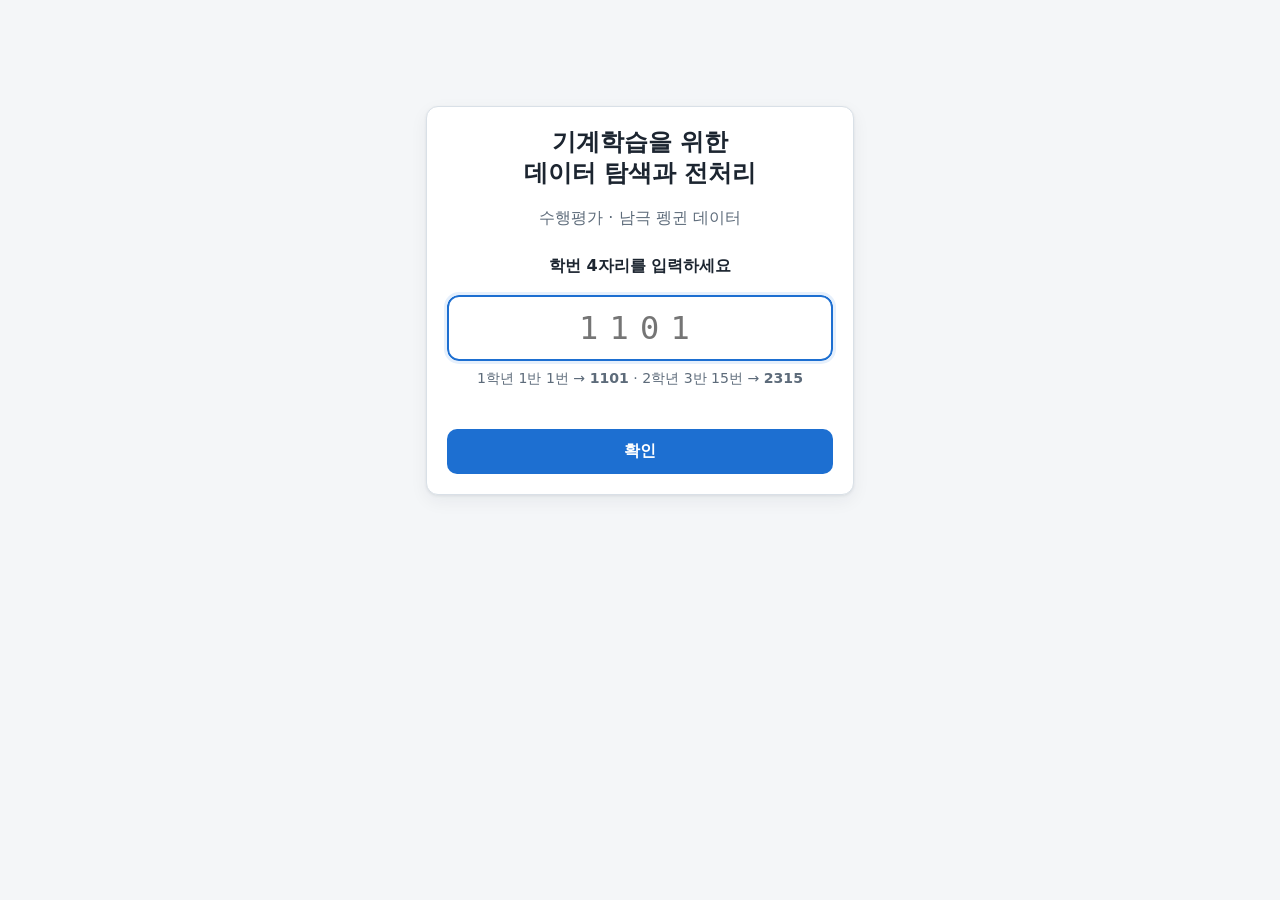
==== index.html @ d25fc8ea "Add files via upload" ====
<!doctype html>
<html lang="ko">
<head>
<meta charset="utf-8">
<meta name="viewport" content="width=device-width, initial-scale=1">
<title>수행평가 · 데이터 탐색과 전처리</title>
<link rel="stylesheet" href="style.css">
</head>
<body>

<!-- 1. 학번 입력 -->
<div id="s-login" class="wrap login">
  <div class="card">
    <h1>기계학습을 위한<br>데이터 탐색과 전처리</h1>
    <p class="muted">수행평가 · 남극 펭귄 데이터</p>
    <p style="margin-top:22px;font-weight:700">학번 4자리를 입력하세요</p>
    <input id="idin" class="idinput" inputmode="numeric" maxlength="4" autocomplete="off" placeholder="1101">
    <p class="muted" style="font-size:.88rem;margin:6px 0 0">1학년 1반 1번 → <b>1101</b> · 2학년 3반 15번 → <b>2315</b></p>
    <div id="login-err" class="err"></div>
    <button id="login-btn" class="btn" style="width:100%">확인</button>
  </div>
</div>

<!-- 2. 유의사항 -->
<div id="s-notice" class="wrap hidden">
  <div class="card">
    <h1 id="notice-title">시작하기 전에 꼭 읽으세요</h1>
    <div class="alert">
      <b class="big">⚠ 평가 화면을 벗어나면 감점됩니다.</b>
      <ul style="margin:10px 0 0;padding-left:20px">
        <li>다른 탭·다른 창·다른 프로그램(저장된 파일, 메모장 등)으로 이동하면 <b>이탈 1회</b>로 기록됩니다.</li>
        <li>이탈 <b>1회마다 <span class="pen">5</span>점 감점</b>되며, 벗어난 <b>횟수와 시간</b>이 모두 저장됩니다.</li>
        <li>선생님 화면에 우리 반의 이탈 횟수와 시간이 <b>실시간으로 표시</b>됩니다.</li>
      </ul>
    </div>
    <h3 style="margin-top:20px">평가 방법</h3>
    <ul class="rules">
      <li>문제는 <b>12문항</b>이며 <b>한 페이지에 한 문항</b>씩 나옵니다.</li>
      <li>노란 <b>네모칸</b>에 코드를 직접 입력합니다. 띄어쓰기와 작은따옴표/큰따옴표 차이는 무시하고 채점합니다.</li>
      <li><b>제출한 문항은 수정할 수 없고</b> 이전 문항으로 돌아갈 수 없습니다.</li>
      <li>점수는 평가 영역별 맞힌 개수로 계산하고, 마지막에 이탈 감점을 뺍니다. 마지막 문항을 제출하면 <b>최종 점수</b>가 바로 보입니다.</li>
      <li>결과 화면에서 <b>PDF로 저장</b>할 수 있습니다. 평가 도중에 창을 닫아도 같은 학번으로 들어오면 이어서 풀 수 있습니다. (창을 닫았다 다시 열어도 이탈로 기록될 수 있습니다)</li>
    </ul>
    <label class="check"><input type="checkbox" id="agree"> 이탈 시 감점되고, 횟수와 시간이 기록된다는 내용을 확인했습니다.</label>
    <div class="actions"><button id="start-btn" class="btn" disabled>평가 시작</button></div>
  </div>
</div>

<!-- 3. 문항 -->
<div id="s-quiz" class="hidden">
  <div class="topbar">
    <div class="warnstrip">⚠ 이 화면을 벗어나면 이탈 1회당 <span class="pen">5</span>점 감점 · 횟수와 시간이 기록됩니다</div>
    <div class="row">
      <span class="id" id="q-id"></span>
      <span class="muted" id="q-pos"></span>
      <span class="leavebox" id="q-leave">이탈 0회 · 감점 0점</span>
    </div>
    <div class="progress" id="q-prog"></div>
  </div>
  <div class="wrap">
    <div class="card">
      <div class="qhead">
        <span class="qnum" id="q-num"></span>
        <span class="chip" id="q-area"></span>
        <span class="chip lv" id="q-lv"></span>
      </div>
      <div class="qbody" id="q-body"></div>
      <div class="actions">
        <span class="muted" style="margin-right:auto;font-size:.88rem">제출하면 수정할 수 없습니다</span>
        <button class="btn" id="q-submit">제출하고 다음 ▶</button>
      </div>
    </div>
  </div>
</div>

<!-- 4. 결과 -->
<div id="s-result" class="wrap hidden"></div>

<div class="report" id="report"></div>
<div id="modal-root"></div>

<script src="config.js"></script>
<script src="common.js"></script>
<script src="figures.js"></script>
<script src="questions.js"></script>
<script>
(function () {
  var $ = function (id) { return document.getElementById(id); };
  var S = { id: '', cur: 1, progress: 0, leaveCount: 0, leaveSec: 0, pen: 5, result: null };
  var quizOn = false, away = null, activeMs = 0, tickAt = null, submitting = false;

  function show(name) {
    ['s-login', 's-notice', 's-quiz', 's-result'].forEach(function (s) { $(s).classList.toggle('hidden', s !== name); });
    window.scrollTo(0, 0);
  }
  function setPen(p) { S.pen = p; [].forEach.call(document.querySelectorAll('.pen'), function (e) { e.textContent = p; }); }

  /* ---------- 모달 ---------- */
  function modal(html, buttons, cls) {
    var root = $('modal-root');
    root.innerHTML = '<div class="modal-bg"><div class="modal ' + (cls || '') + '" role="dialog" aria-modal="true">' + html + '<div class="row"></div></div></div>';
    var row = root.querySelector('.row');
    buttons.forEach(function (b) {
      var el = document.createElement('button');
      el.className = 'btn ' + (b.cls || '');
      el.textContent = b.text;
      el.onclick = function () { root.innerHTML = ''; if (b.fn) b.fn(); };
      row.appendChild(el);
    });
  }

  /* ---------- 로그인 ---------- */
  var ID_RE = /^[1-3][1-9](0[1-9]|[1-3][0-9]|40)$/;
  $('idin').addEventListener('input', function () { this.value = this.value.replace(/\D/g, '').slice(0, 4); $('login-err').textContent = ''; });
  $('idin').addEventListener('keydown', function (e) { if (e.key === 'Enter') doLogin(); });
  $('login-btn').onclick = doLogin;

  function doLogin() {
    var id = $('idin').value.trim();
    if (!ID_RE.test(id)) { $('login-err').textContent = '학번 4자리를 정확히 입력하세요. (예: 1101)'; return; }
    $('login-btn').disabled = true;
    api('login', { id: id }).then(function (r) {
      S.id = id; setPen(r.penaltyPerLeave || 5);
      if (r.state === 'done') { S.result = r.result; showResult(r.result); return; }
      S.progress = r.progress; S.leaveCount = r.leaveCount; S.leaveSec = r.leaveSec; S.cur = r.progress + 1;
      $('notice-title').textContent = r.progress > 0 ? id + ' · ' + r.progress + '문항까지 제출했습니다. 이어서 진행합니다' : '시작하기 전에 꼭 읽으세요';
      show('s-notice');
    }).catch(function (e) { $('login-err').textContent = e.message; })
      .then(function () { $('login-btn').disabled = false; });
  }

  $('agree').onchange = function () { $('start-btn').disabled = !this.checked; };
  $('start-btn').onclick = function () { startQuiz(); };

  /* ---------- 문항 표시 ---------- */
  function updateLeaveBox() {
    var el = $('q-leave');
    el.textContent = '이탈 ' + S.leaveCount + '회 · 감점 ' + (S.leaveCount ? '-' : '') + (S.leaveCount * S.pen) + '점';
    el.classList.toggle('hit', S.leaveCount > 0);
  }

  function autosize(t) { t.style.height = 'auto'; t.style.height = (t.scrollHeight + 2) + 'px'; }

  function renderQuestion() {
    var q = QUESTIONS[S.cur - 1];
    $('q-id').textContent = S.id;
    $('q-pos').textContent = '문항 ' + S.cur + ' / ' + QUESTIONS.length;
    $('q-num').textContent = q.n + '번';
    $('q-area').textContent = AREA_NAMES[q.area];
    $('q-lv').textContent = '난이도 ' + '★★★★'.slice(0, q.lvl);
    var prog = '';
    for (var i = 1; i <= QUESTIONS.length; i++) prog += '<i class="' + (i < S.cur ? 'done' : i === S.cur ? 'now' : '') + '"></i>';
    $('q-prog').innerHTML = prog;
    updateLeaveBox();

    var body = $('q-body');
    body.innerHTML = '';
    q.blocks.forEach(function (b) {
      var el;
      if (b.p) { el = document.createElement('p'); el.innerHTML = b.p; body.appendChild(el); }
      else if (b.fig) { el = document.createElement('div'); el.className = 'fig'; el.innerHTML = FIGURES[b.fig](); body.appendChild(el); }
      else if (b.out) { el = document.createElement('div'); el.className = 'outtext'; el.textContent = b.out; body.appendChild(el); }
      else if (b.tb) {
        el = document.createElement('textarea'); el.className = 'textbox'; el.dataset.k = b.tb; el.placeholder = b.label || '';
        el.setAttribute('autocomplete', 'off'); el.spellcheck = false; body.appendChild(el);
      } else if (b.code) {
        var blk = document.createElement('div'); blk.className = 'codeblock';
        b.code.forEach(function (line) {
          var ln = document.createElement('div'); ln.className = 'codeline';
          line.forEach(function (seg) {
            if (typeof seg === 'string') { var s = document.createElement('span'); s.className = 't'; s.textContent = seg; ln.appendChild(s); }
            else if (seg.b) {
              var w = document.createElement('div'); w.className = 'boxwrap';
              var t = document.createElement('textarea');
              t.className = 'box'; t.rows = seg.rows || 1; t.dataset.k = seg.b;
              t.setAttribute('autocomplete', 'off'); t.setAttribute('autocapitalize', 'off'); t.setAttribute('autocorrect', 'off'); t.spellcheck = false;
              t.setAttribute('aria-label', '정답 입력칸');
              t.addEventListener('keydown', function (e) { if (e.key === 'Enter') e.preventDefault(); });
              t.addEventListener('input', function () { autosize(t); });
              w.appendChild(t); ln.appendChild(w);
            }
          });
          blk.appendChild(ln);
        });
        body.appendChild(blk);
      }
    });
    [].forEach.call(body.querySelectorAll('.box'), autosize);
    var first = body.querySelector('.box, .textbox');
    if (first) first.focus({ preventScroll: true });
    window.scrollTo(0, 0);
    activeMs = 0; tickAt = null; checkAway();
    var sb = $('q-submit');
    sb.disabled = false;
    sb.textContent = S.cur === QUESTIONS.length ? '마지막 문항 제출 ✔' : '제출하고 다음 ▶';
  }

  function collect() {
    return [].map.call($('q-body').querySelectorAll('[data-k]'), function (e) { return e.value; });
  }

  $('q-submit').onclick = function () {
    if (submitting || away) return;
    var vals = collect();
    var empty = vals.some(function (v) { return !v.trim(); });
    modal('<h2 style="color:var(--ink)">' + S.cur + '번을 제출할까요?</h2><p>제출하면 <b>수정할 수 없고</b> 이전 문항으로 돌아갈 수 없습니다.' +
      (empty ? '<br><b style="color:var(--bad)">비어 있는 칸이 있습니다.</b>' : '') + '</p>',
      [{ text: '다시 확인', cls: 'ghost' }, { text: '제출', fn: function () { submitCurrent(vals); } }]);
  };

  function submitCurrent(vals) {
    submitting = true; $('q-submit').disabled = true;
    tickStop();
    var qn = S.cur;
    var payload = { id: S.id, q: qn, answer: vals.join('‖'), sec: Math.round(activeMs / 1000) };
    var tries = 0;
    (function go() {
      api('save', payload).then(function () {
        S.progress = qn;
        if (qn === QUESTIONS.length) {
          return api('finish', { id: S.id }).then(function (r) { quizOn = false; S.result = r.result; showResult(r.result); });
        }
        S.cur = qn + 1; renderQuestion();
      }).catch(function (e) {
        tries++;
        if (tries < 4) { setTimeout(go, 1500); return; }
        modal('<h2>제출하지 못했습니다</h2><p>' + esc(e.message) + '<br>인터넷 연결을 확인하고 다시 시도하세요.</p>', [{ text: '다시 시도', fn: function () { submitCurrent(vals); } }], 'bad');
      }).then(function () { submitting = false; if (quizOn) $('q-submit').disabled = false; });
    })();
  }

  /* ---------- 이탈 감지 ---------- */
  function tickStart() { if (tickAt == null) tickAt = Date.now(); }
  function tickStop() { if (tickAt != null) { activeMs += Date.now() - tickAt; tickAt = null; } }
  function isAway() { return document.visibilityState !== 'visible' || !document.hasFocus(); }

  function checkAway() {
    if (!quizOn) return;
    if (isAway()) {
      if (!away) {
        away = { start: Date.now() };
        tickStop();
        S.leaveCount += 1; updateLeaveBox();
        api('away', { id: S.id, start: away.start }, { keepalive: true }).catch(function () {});
      }
    } else if (away) {
      var rec = away; away = null;
      var end = Date.now();
      sendLeave(rec, end);
      tickStart();
    } else {
      tickStart();
    }
  }

  function sendLeave(rec, end, attempt) {
    attempt = attempt || 0;
    var secs = Math.max(1, Math.round((end - rec.start) / 1000));
    if (!attempt) showLeaveModal(secs);
    api('leave', { id: S.id, start: rec.start, end: end, q: S.cur }).then(function (r) {
      S.leaveCount = r.leaveCount; S.leaveSec = r.leaveSec; updateLeaveBox();
    }).catch(function () { if (attempt < 5) setTimeout(function () { sendLeave(rec, end, attempt + 1); }, 2000); });
  }

  function showLeaveModal(secs) {
    modal('<h2>⚠ 평가 화면을 벗어났습니다</h2><p>이탈 시간 <b>' + fmtSec(secs) + '</b><br>지금까지 <b>' + S.leaveCount + '회</b> · 감점 <b>-' + (S.leaveCount * S.pen) + '점</b></p>' +
      '<p class="muted" style="font-size:.9rem">벗어난 횟수와 시간은 기록되어 선생님께 보입니다.</p>',
      [{ text: '확인하고 계속 풀기' }], 'bad');
  }

  function startQuiz() {
    quizOn = true;
    show('s-quiz');
    renderQuestion();
    ['visibilitychange', 'blur', 'focus', 'pageshow'].forEach(function (ev) { (ev === 'visibilitychange' ? document : window).addEventListener(ev, checkAway); });
    setInterval(checkAway, 700);
    setInterval(function () { if (quizOn && !away) api('ping', { id: S.id }).catch(function () {}); }, 20000);
    window.addEventListener('beforeunload', function (e) { if (quizOn) { e.preventDefault(); e.returnValue = ''; } });
    // 붙여넣기 방지는 하지 않음(교사 재량). 우클릭 메뉴만 막아 실수 방지
  }

  /* ---------- 결과 ---------- */
  function showResult(r) {
    quizOn = false;
    var pen = r.penaltyPerLeave || S.pen;
    var h = '<div class="card">' +
      '<div class="muted">' + idLabel(r.id) + ' · 제출 ' + esc(r.end) + '</div>' +
      '<div class="score"><div class="num">' + r.final + '<small> / 100점</small></div>' +
      '<div class="muted" style="margin-top:8px">영역별 점수 합계 ' + r.raw + '점' + (r.penalty ? ' − 이탈 감점 ' + r.penalty + '점' : '') + '</div></div>' +
      '<table class="areas"><tr><th>평가 영역</th><th>문항별 결과</th><th class="r">맞힌 개수</th><th class="r">점수</th></tr>';
    r.areas.forEach(function (a) {
      var marks = a.qs.map(function (q) {
        var p = r.perQ[q - 1];
        return q + '번 <span class="mark ' + (p.ok ? 'o' : 'x') + '">' + (p.ok ? '○' : '×') + '</span>';
      }).join(' &nbsp; ');
      h += '<tr><td>' + esc(a.name) + '</td><td>' + marks + '</td><td class="r">' + a.correct + ' / ' + a.total + '</td><td class="r"><b>' + a.score + '</b> / ' + a.max + '</td></tr>';
    });
    h += '</table><div class="kv">' +
      '<div><b>' + r.leaveCount + '회</b><span>페이지 이탈 (회당 -' + pen + '점)</span></div>' +
      '<div><b>' + fmtSec(r.leaveSec) + '</b><span>이탈한 시간</span></div>' +
      '<div><b>' + fmtSec(r.activeSec) + '</b><span>문항 풀이 시간</span></div></div>' +
      '<h3>내가 제출한 답안</h3>';
    r.perQ.forEach(function (p) { h += '<div class="ansrow"><b>' + p.q + '번</b> <span class="mark ' + (p.ok ? 'o' : 'x') + '">' + (p.ok ? '○' : '×') + '</span> <span class="muted">' + fmtSec(p.sec) + '</span><code>' + esc(fmtAns(p.answer)) + '</code></div>'; });
    h += '<div class="actions"><button class="btn" id="pdf-btn">PDF로 저장</button></div>' +
      '<p class="muted" style="font-size:.85rem;text-align:right">인쇄 창에서 <b>대상(프린터)을 “PDF로 저장”</b>으로 선택하세요.</p></div>';
    $('s-result').innerHTML = h;
    $('pdf-btn').onclick = function () { printReport(r); };
    show('s-result');
  }

  function fmtAns(a) { return String(a).split('‖').map(function (x, i, arr) { return arr.length > 1 ? (i === 0 ? '(가) ' : '(나) ') + x : x; }).join('\n'); }

  function printReport(r) {
    var h = '<h1>기계학습을 위한 데이터 탐색과 전처리 수행평가 – 결과</h1>' +
      '<p>학번 <b>' + esc(r.id) + '</b> &nbsp;·&nbsp; 시작 ' + esc(r.start) + ' &nbsp;·&nbsp; 제출 ' + esc(r.end) + '</p>' +
      '<p class="rscore">최종 점수 ' + r.final + ' / 100점</p>' +
      '<p>영역별 점수 합계 ' + r.raw + '점 − 이탈 감점 ' + r.penalty + '점 (이탈 ' + r.leaveCount + '회, 총 ' + fmtSec(r.leaveSec) + ', 회당 -' + (r.penaltyPerLeave || 5) + '점)</p>' +
      '<table class="pb"><tr><th>평가 영역</th><th>맞힌 개수</th><th>점수</th></tr>' +
      r.areas.map(function (a) { return '<tr><td>' + esc(a.name) + '</td><td>' + a.correct + ' / ' + a.total + '</td><td>' + a.score + ' / ' + a.max + '</td></tr>'; }).join('') + '</table>' +
      '<table><tr><th style="width:8%">문항</th><th style="width:8%">정오</th><th style="width:12%">풀이 시간</th><th>제출한 답안</th></tr>' +
      r.perQ.map(function (p) { return '<tr class="pb"><td>' + p.q + '번</td><td>' + (p.ok ? '○' : '×') + '</td><td>' + fmtSec(p.sec) + '</td><td><code>' + esc(fmtAns(p.answer)) + '</code></td></tr>'; }).join('') + '</table>';
    $('report').innerHTML = h;
    var old = document.title;
    document.title = '수행평가_' + r.id;
    window.print();
    setTimeout(function () { document.title = old; }, 500);
  }

  $('idin').focus();
})();
</script>
</body>
</html>
---- style.css ----
:root {
  --bg: #f4f6f8; --card: #ffffff; --ink: #1c2530; --muted: #5d6b7a; --line: #d9e0e7;
  --brand: #1d6fd1; --brand-ink: #ffffff; --brand-soft: #e6f0fc;
  --ok: #1b8a4b; --ok-soft: #e3f5ea; --bad: #c8312b; --bad-soft: #fdeceb; --warn: #b45f06; --warn-soft: #fff4e0;
  --code-bg: #14202e; --code-ink: #e8eef5; --code-dim: #8da2b8; --box: #ffe8a3;
  --radius: 12px; --shadow: 0 1px 3px rgba(20, 32, 46, .08), 0 6px 18px rgba(20, 32, 46, .06);
  --font: 'Pretendard', 'Noto Sans KR', 'Malgun Gothic', system-ui, sans-serif;
  --mono: 'D2Coding', 'Consolas', 'Menlo', 'Noto Sans Mono', monospace;
}
@media (prefers-color-scheme: dark) {
  :root:not([data-theme="light"]) {
    --bg: #0f151c; --card: #18212b; --ink: #e6edf4; --muted: #9bacbd; --line: #2b3745;
    --brand: #4a9bff; --brand-ink: #06192f; --brand-soft: #16304f;
    --ok: #4cc17f; --ok-soft: #12311f; --bad: #ff7b73; --bad-soft: #3a1917; --warn: #f0a94a; --warn-soft: #382710;
    --code-bg: #0b1118; --box: #5a4a12; --shadow: 0 1px 3px rgba(0, 0, 0, .4);
  }
}
* { box-sizing: border-box; }
html, body { margin: 0; padding: 0; }
body { background: var(--bg); color: var(--ink); font-family: var(--font); line-height: 1.6; font-size: 16px; }
h1, h2, h3 { line-height: 1.3; margin: 0 0 .5em; }
button { font-family: inherit; font-size: 1rem; cursor: pointer; }
.wrap { max-width: 880px; margin: 0 auto; padding: 16px; }
.card { background: var(--card); border: 1px solid var(--line); border-radius: var(--radius); box-shadow: var(--shadow); padding: 20px; }
.muted { color: var(--muted); }
.hidden { display: none !important; }

.btn { border: 0; border-radius: 10px; padding: 12px 22px; font-weight: 700; background: var(--brand); color: var(--brand-ink); }
.btn:disabled { opacity: .45; cursor: not-allowed; }
.btn.ghost { background: transparent; color: var(--brand); border: 1.5px solid var(--brand); }
.btn.danger { background: var(--bad); color: #fff; }
.btn.small { padding: 6px 12px; font-size: .88rem; border-radius: 8px; }

/* ---------- 경고 배너 ---------- */
.alert { background: var(--bad-soft); border: 2px solid var(--bad); color: var(--ink); border-radius: var(--radius); padding: 14px 18px; }
.alert b.big { color: var(--bad); font-size: 1.25em; }
.topbar { position: sticky; top: 0; z-index: 20; background: var(--card); border-bottom: 1px solid var(--line); }
.topbar .row { max-width: 880px; margin: 0 auto; padding: 10px 16px; display: flex; gap: 12px; align-items: center; flex-wrap: wrap; }
.topbar .id { font-weight: 800; }
.leavebox { margin-left: auto; padding: 6px 12px; border-radius: 999px; font-weight: 700; font-size: .92rem; background: var(--ok-soft); color: var(--ok); }
.leavebox.hit { background: var(--bad-soft); color: var(--bad); }
.warnstrip { background: var(--bad); color: #fff; text-align: center; padding: 6px 12px; font-weight: 700; font-size: .9rem; }
.progress { display: flex; gap: 4px; max-width: 880px; margin: 0 auto; padding: 0 16px 10px; }
.progress i { flex: 1; height: 6px; border-radius: 3px; background: var(--line); }
.progress i.done { background: var(--brand); }
.progress i.now { background: var(--warn); }

/* ---------- 로그인/안내 ---------- */
.login { max-width: 460px; margin: 10vh auto 0; text-align: center; }
.login h1 { font-size: 1.5rem; }
.idinput { width: 100%; font-size: 2rem; text-align: center; letter-spacing: .35em; padding: 12px; border: 2px solid var(--line); border-radius: 12px; background: var(--card); color: var(--ink); font-family: var(--mono); }
.idinput:focus { outline: 3px solid var(--brand-soft); border-color: var(--brand); }
.err { color: var(--bad); min-height: 1.5em; font-weight: 600; margin: 8px 0; }
.rules li { margin: 6px 0; }
.check { display: flex; gap: 10px; align-items: flex-start; font-weight: 700; margin: 14px 0; cursor: pointer; }
.check input { width: 22px; height: 22px; margin-top: 2px; }

/* ---------- 문항 ---------- */
.qhead { display: flex; align-items: baseline; gap: 10px; flex-wrap: wrap; margin-bottom: 10px; }
.qnum { font-size: 1.6rem; font-weight: 800; }
.chip { font-size: .8rem; padding: 2px 10px; border-radius: 999px; background: var(--brand-soft); color: var(--brand); font-weight: 700; }
.chip.lv { background: var(--warn-soft); color: var(--warn); }
.qbody p { margin: .6em 0; }
.codeblock { background: var(--code-bg); color: var(--code-ink); border-radius: 10px; padding: 14px 16px; font-family: var(--mono); font-size: .98rem; margin: 12px 0; overflow-x: auto; }
.codeline { display: flex; align-items: flex-start; gap: 0; flex-wrap: wrap; padding: 3px 0; min-height: 2.2em; white-space: pre; }
.codeline .t { padding-top: 6px; }
.codeline .c { color: var(--code-dim); }
.boxwrap { flex: 1 1 18ch; min-width: 12ch; }
.box { width: 100%; font-family: var(--mono); font-size: .98rem; background: var(--box); color: var(--ink); border: 2px dashed #d9a400; border-radius: 6px; padding: 5px 8px; resize: none; display: block; line-height: 1.5; overflow: hidden; }
.box:focus { outline: 3px solid rgba(255, 205, 60, .5); border-style: solid; }
.textbox { width: 100%; min-height: 84px; font-family: var(--font); font-size: 1rem; background: var(--box); color: var(--ink); border: 2px dashed #d9a400; border-radius: 8px; padding: 10px; resize: vertical; }
.qnote { font-size: .9rem; color: var(--muted); }
.fig { margin: 14px 0; border: 1px solid var(--line); border-radius: 10px; padding: 10px; background: #fff; color: #222; overflow-x: auto; }
.fig svg { max-width: 100%; height: auto; display: block; margin: 0 auto; }
.fig .cap { font-size: .8rem; color: #667; text-align: center; margin-top: 4px; }
.datatable { border-collapse: collapse; font-family: var(--mono); font-size: .82rem; margin: 0 auto; }
.datatable th, .datatable td { border: 0; padding: 3px 10px; text-align: right; white-space: nowrap; }
.datatable th { font-weight: 600; color: #345; border-bottom: 1px solid #cfd8e0; }
.datatable td:first-child, .datatable th:first-child { text-align: left; font-weight: 700; }
.datatable tr.nan td { background: #fdecea; }
.outtext { font-family: var(--mono); font-size: .9rem; background: #f3f5f7; color: #223; padding: 10px 14px; border-radius: 8px; white-space: pre; overflow-x: auto; }
.actions { display: flex; justify-content: flex-end; gap: 10px; margin-top: 18px; align-items: center; }

/* ---------- 모달 ---------- */
.modal-bg { position: fixed; inset: 0; background: rgba(8, 14, 22, .72); z-index: 100; display: flex; align-items: center; justify-content: center; padding: 16px; }
.modal { background: var(--card); border-radius: 16px; max-width: 460px; width: 100%; padding: 26px; box-shadow: 0 20px 60px rgba(0, 0, 0, .5); text-align: center; }
.modal.bad { border: 3px solid var(--bad); }
.modal h2 { color: var(--bad); }
.modal .row { display: flex; gap: 10px; justify-content: center; margin-top: 16px; flex-wrap: wrap; }

/* ---------- 결과 ---------- */
.score { text-align: center; padding: 18px 0 8px; }
.score .num { font-size: 4rem; font-weight: 900; color: var(--brand); line-height: 1; }
.score .num small { font-size: 1.3rem; color: var(--muted); font-weight: 700; }
.areas { width: 100%; border-collapse: collapse; margin: 12px 0; }
.areas th, .areas td { border-bottom: 1px solid var(--line); padding: 8px 10px; text-align: left; }
.areas th { color: var(--muted); font-size: .85rem; }
.areas td.r { text-align: right; font-variant-numeric: tabular-nums; }
.mark { display: inline-block; min-width: 26px; text-align: center; font-weight: 800; border-radius: 6px; padding: 0 6px; }
.mark.o { background: var(--ok-soft); color: var(--ok); }
.mark.x { background: var(--bad-soft); color: var(--bad); }
.kv { display: grid; grid-template-columns: repeat(auto-fit, minmax(150px, 1fr)); gap: 10px; margin: 14px 0; }
.kv > div { background: var(--bg); border-radius: 10px; padding: 10px 12px; }
.kv b { display: block; font-size: 1.15rem; }
.kv span { font-size: .8rem; color: var(--muted); }
.ansrow { border-top: 1px solid var(--line); padding: 8px 0; }
.ansrow code { display: block; font-family: var(--mono); background: var(--bg); border-radius: 6px; padding: 6px 8px; margin-top: 4px; white-space: pre-wrap; word-break: break-all; font-size: .88rem; }

/* ---------- 교사용 ---------- */
.tabs { display: flex; gap: 6px; flex-wrap: wrap; margin: 14px 0; }
.tab { border: 1.5px solid var(--line); background: var(--card); color: var(--ink); border-radius: 999px; padding: 8px 18px; font-weight: 700; }
.tab.on { background: var(--brand); color: var(--brand-ink); border-color: var(--brand); }
.toolbar { display: flex; gap: 10px; align-items: center; flex-wrap: wrap; margin: 10px 0; }
select, .tinput { font-family: inherit; font-size: .95rem; padding: 8px 10px; border-radius: 8px; border: 1.5px solid var(--line); background: var(--card); color: var(--ink); }
.tbl { width: 100%; border-collapse: collapse; background: var(--card); font-size: .92rem; }
.tbl th, .tbl td { padding: 8px 10px; border-bottom: 1px solid var(--line); text-align: right; white-space: nowrap; font-variant-numeric: tabular-nums; }
.tbl th { background: var(--bg); position: sticky; top: 0; color: var(--muted); font-size: .8rem; cursor: pointer; }
.tbl td:first-child, .tbl th:first-child { text-align: left; font-weight: 700; }
.tbl tr:hover td { background: var(--brand-soft); }
.tbl tr.clickable { cursor: pointer; }
.pill { padding: 2px 10px; border-radius: 999px; font-size: .78rem; font-weight: 700; }
.pill.done { background: var(--ok-soft); color: var(--ok); }
.pill.run { background: var(--warn-soft); color: var(--warn); }
.pill.hot { background: var(--bad-soft); color: var(--bad); }
.scroll { overflow-x: auto; border: 1px solid var(--line); border-radius: var(--radius); }
.bar { height: 12px; border-radius: 6px; background: var(--line); overflow: hidden; min-width: 120px; }
.bar > i { display: block; height: 100%; background: var(--brand); }
.bar.bad > i { background: var(--bad); } .bar.mid > i { background: var(--warn); } .bar.good > i { background: var(--ok); }
.qcard { display: grid; grid-template-columns: 160px 1fr 80px 80px; gap: 12px; align-items: center; padding: 10px 14px; border-bottom: 1px solid var(--line); }
.qcard:last-child { border-bottom: 0; }
.insight { background: var(--warn-soft); border: 1px solid var(--warn); border-radius: var(--radius); padding: 14px 18px; margin: 12px 0; }
.drawer-bg { position: fixed; inset: 0; background: rgba(8, 14, 22, .55); z-index: 60; display: flex; justify-content: flex-end; }
.drawer { background: var(--card); width: min(640px, 100%); height: 100%; overflow-y: auto; padding: 22px; box-shadow: -10px 0 40px rgba(0, 0, 0, .35); }

/* ---------- 이탈 모니터 ---------- */
body.monitor { background: #0b1118; color: #e8eef5; }
.mon-top { display: flex; align-items: center; gap: 14px; padding: 12px 22px; }
.mon-top h1 { margin: 0; font-size: 1.5rem; }
.mon-top select { background: #18212b; color: #e8eef5; border-color: #2b3745; }
.mon-grid { display: grid; grid-template-columns: repeat(auto-fill, minmax(190px, 1fr)); gap: 14px; padding: 8px 22px 26px; }
.mon-card { background: #18212b; border: 2px solid #2b3745; border-radius: 16px; padding: 16px 18px; text-align: center; }
.mon-card .sid { font-size: 1.4rem; font-weight: 800; letter-spacing: .08em; font-family: var(--mono); }
.mon-card .cnt { font-size: 3.2rem; font-weight: 900; line-height: 1.1; color: #4cc17f; }
.mon-card .cnt small { font-size: 1rem; color: #9bacbd; font-weight: 700; margin-left: 4px; }
.mon-card .tm { font-size: 1.15rem; color: #b8c7d6; font-variant-numeric: tabular-nums; }
.mon-card.l1 { border-color: #f0a94a; } .mon-card.l1 .cnt { color: #f0a94a; }
.mon-card.l2 { border-color: #ff7b73; } .mon-card.l2 .cnt { color: #ff7b73; }
.mon-card.away { background: #4a1210; border-color: #ff4d44; animation: blink 1s infinite; }
.mon-card.away .tag { display: block; color: #ffb3ae; font-weight: 800; }
@keyframes blink { 50% { background: #2a0c0b; } }
.mon-empty { padding: 60px; text-align: center; color: #9bacbd; font-size: 1.3rem; }

/* ---------- 인쇄(PDF) ---------- */
.report { display: none; }
@media print {
  body { background: #fff; color: #000; font-size: 11pt; }
  body > *:not(.report) { display: none !important; }
  .report { display: block !important; padding: 0; }
  .report h1 { font-size: 18pt; margin-bottom: 4pt; }
  .report table { width: 100%; border-collapse: collapse; margin: 8pt 0; }
  .report th, .report td { border: 1px solid #888; padding: 4pt 6pt; font-size: 10pt; text-align: left; vertical-align: top; }
  .report .rscore { font-size: 22pt; font-weight: 800; }
  .report code { font-family: Consolas, monospace; white-space: pre-wrap; word-break: break-all; }
  .report .pb { page-break-inside: avoid; }
}
@media (max-width: 560px) {
  .qcard { grid-template-columns: 1fr 1fr; }
  .score .num { font-size: 3.2rem; }
}
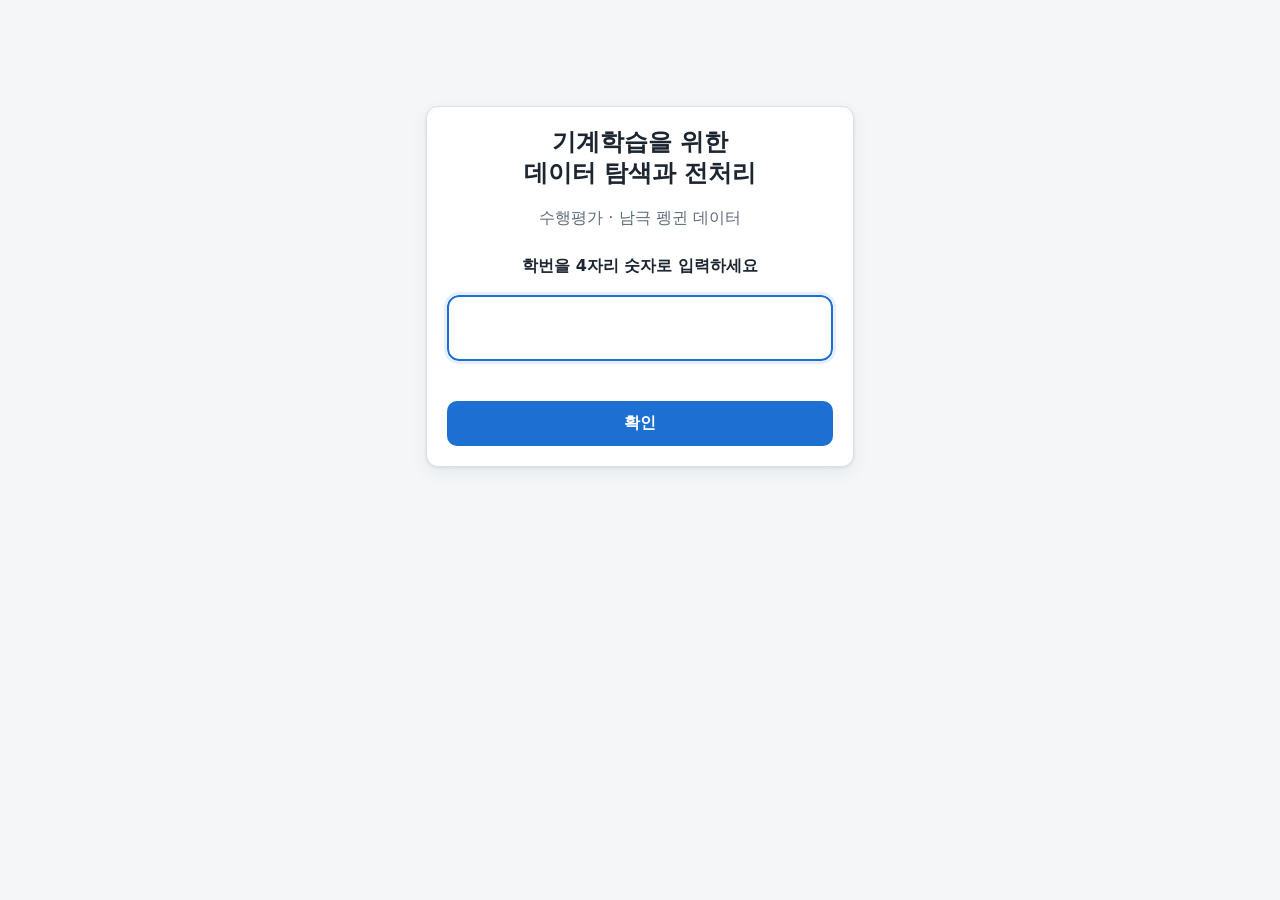
==== commit b6206eed: "보안 수정, 30분 타이머·자동 제출, 로그인 안내 수정 Co-Authored-By: Claude Sonnet 5.5 <noreply@anthropic.com>" ====
--- a/index.html
+++ b/index.html
@@ -13,9 +13,8 @@
   <div class="card">
     <h1>기계학습을 위한<br>데이터 탐색과 전처리</h1>
     <p class="muted">수행평가 · 남극 펭귄 데이터</p>
-    <p style="margin-top:22px;font-weight:700">학번 4자리를 입력하세요</p>
-    <input id="idin" class="idinput" inputmode="numeric" maxlength="4" autocomplete="off" placeholder="1101">
-    <p class="muted" style="font-size:.88rem;margin:6px 0 0">1학년 1반 1번 → <b>1101</b> · 2학년 3반 15번 → <b>2315</b></p>
+    <p style="margin-top:22px;font-weight:700">학번을 4자리 숫자로 입력하세요</p>
+    <input id="idin" class="idinput" inputmode="numeric" maxlength="4" autocomplete="off" aria-label="학번 4자리">
     <div id="login-err" class="err"></div>
     <button id="login-btn" class="btn" style="width:100%">확인</button>
   </div>
@@ -35,6 +34,8 @@
     </div>
     <h3 style="margin-top:20px">평가 방법</h3>
     <ul class="rules">
+      <li>시험 시간은 <b>30분</b>입니다. <b>1번 문항 화면이 열리는 순간부터</b> 시간이 줄어들며, 창을 닫거나 화면을 벗어나도 <b>멈추지 않습니다.</b></li>
+      <li>시간이 끝나면 쓰고 있던 답이 <b>자동 제출</b>되고, 풀지 못한 문항은 오답 처리됩니다. 시간 안에 다 풀었다면 마지막 문항에서 <b>최종 제출</b>을 눌러 바로 점수를 확인하고 <b>PDF로 저장</b>할 수 있습니다.</li>
       <li>문제는 <b>12문항</b>이며 <b>한 페이지에 한 문항</b>씩 나옵니다.</li>
       <li>노란 <b>네모칸</b>에 코드를 직접 입력합니다. 띄어쓰기와 작은따옴표/큰따옴표 차이는 무시하고 채점합니다.</li>
       <li><b>제출한 문항은 수정할 수 없고</b> 이전 문항으로 돌아갈 수 없습니다.</li>
@@ -53,6 +54,7 @@
     <div class="row">
       <span class="id" id="q-id"></span>
       <span class="muted" id="q-pos"></span>
+      <span class="timer" id="q-timer" aria-live="off">남은 시간 30:00</span>
       <span class="leavebox" id="q-leave">이탈 0회 · 감점 0점</span>
     </div>
     <div class="progress" id="q-prog"></div>
@@ -117,20 +119,33 @@
 
   function doLogin() {
     var id = $('idin').value.trim();
-    if (!ID_RE.test(id)) { $('login-err').textContent = '학번 4자리를 정확히 입력하세요. (예: 1101)'; return; }
+    if (!ID_RE.test(id)) { $('login-err').textContent = '학번 4자리를 정확히 입력하세요.'; return; }
     $('login-btn').disabled = true;
     api('login', { id: id }).then(function (r) {
       S.id = id; setPen(r.penaltyPerLeave || 5);
       if (r.state === 'done') { S.result = r.result; showResult(r.result); return; }
       S.progress = r.progress; S.leaveCount = r.leaveCount; S.leaveSec = r.leaveSec; S.cur = r.progress + 1;
       $('notice-title').textContent = r.progress > 0 ? id + ' · ' + r.progress + '문항까지 제출했습니다. 이어서 진행합니다' : '시작하기 전에 꼭 읽으세요';
+      $('start-btn').textContent = r.remainSec != null ? '이어서 풀기 (남은 시간 ' + fmtClock(r.remainSec) + ')' : '평가 시작 (30분 시작)';
       show('s-notice');
     }).catch(function (e) { $('login-err').textContent = e.message; })
       .then(function () { $('login-btn').disabled = false; });
   }
 
   $('agree').onchange = function () { $('start-btn').disabled = !this.checked; };
-  $('start-btn').onclick = function () { startQuiz(); };
+  // 1번 문항 화면이 열리는 순간 서버에 시작을 알리고, 서버 기준으로 30분을 센다
+  $('start-btn').onclick = function () {
+    var btn = this;
+    btn.disabled = true;
+    api('begin', { id: S.id }).then(function (r) {
+      if (r.done || r.expired) return api('result', { id: S.id }).then(function (x) { S.result = x.result; showResult(x.result); });
+      S.deadline = Date.now() + r.remainSec * 1000;
+      startQuiz();
+    }).catch(function (e) {
+      btn.disabled = false;
+      modal('<h2>시작하지 못했습니다</h2><p>' + esc(e.message) + '<br>인터넷 연결을 확인하고 다시 눌러 주세요.</p>', [{ text: '확인' }], 'bad');
+    });
+  };
 
   /* ---------- 문항 표시 ---------- */
   function updateLeaveBox() {
@@ -192,7 +207,7 @@
     activeMs = 0; tickAt = null; checkAway();
     var sb = $('q-submit');
     sb.disabled = false;
-    sb.textContent = S.cur === QUESTIONS.length ? '마지막 문항 제출 ✔' : '제출하고 다음 ▶';
+    sb.textContent = S.cur === QUESTIONS.length ? '최종 제출 ✔ (점수·PDF 보기)' : '제출하고 다음 ▶';
   }
 
   function collect() {
@@ -200,12 +215,15 @@
   }
 
   $('q-submit').onclick = function () {
-    if (submitting || away) return;
+    if (submitting || away || S.timeup) return;
     var vals = collect();
     var empty = vals.some(function (v) { return !v.trim(); });
-    modal('<h2 style="color:var(--ink)">' + S.cur + '번을 제출할까요?</h2><p>제출하면 <b>수정할 수 없고</b> 이전 문항으로 돌아갈 수 없습니다.' +
+    var last = S.cur === QUESTIONS.length;
+    modal('<h2 style="color:var(--ink)">' + (last ? '최종 제출할까요?' : S.cur + '번을 제출할까요?') + '</h2><p>' +
+      (last ? '제출하면 <b>시험이 끝나고</b> 바로 점수가 표시됩니다. 그 화면에서 <b>PDF로 저장</b>할 수 있습니다.<br>' : '') +
+      '제출하면 <b>수정할 수 없고</b> 이전 문항으로 돌아갈 수 없습니다.' +
       (empty ? '<br><b style="color:var(--bad)">비어 있는 칸이 있습니다.</b>' : '') + '</p>',
-      [{ text: '다시 확인', cls: 'ghost' }, { text: '제출', fn: function () { submitCurrent(vals); } }]);
+      [{ text: '다시 확인', cls: 'ghost' }, { text: last ? '최종 제출' : '제출', fn: function () { submitCurrent(vals); } }]);
   };
 
   function submitCurrent(vals) {
@@ -215,7 +233,10 @@
     var payload = { id: S.id, q: qn, answer: vals.join('‖'), sec: Math.round(activeMs / 1000) };
     var tries = 0;
     (function go() {
-      api('save', payload).then(function () {
+      api('save', payload).then(function (sr) {
+        if (sr && sr.expired) {           // 서버 기준 시험 시간이 이미 끝남 → 자동 제출된 결과를 불러옴
+          return api('result', { id: S.id }).then(function (x) { quizOn = false; S.result = x.result; showResult(x.result); });
+        }
         S.progress = qn;
         if (qn === QUESTIONS.length) {
           return api('finish', { id: S.id }).then(function (r) { quizOn = false; S.result = r.result; showResult(r.result); });
@@ -268,13 +289,47 @@
       [{ text: '확인하고 계속 풀기' }], 'bad');
   }
 
+  /* ---------- 시험 시간(30분) ---------- */
+  function renderTimer() {
+    var rem = Math.max(0, Math.ceil((S.deadline - Date.now()) / 1000));
+    var el = $('q-timer');
+    el.textContent = '⏱ 남은 시간 ' + fmtClock(rem);
+    el.classList.toggle('warn', rem <= 300 && rem > 60);
+    el.classList.toggle('crit', rem <= 60);
+    if (rem <= 0 && !S.timeup && quizOn) timeUp();
+  }
+
+  // 시간 종료: 쓰고 있던 답을 저장하고, 남은 문항은 오답 처리하여 자동 제출
+  function timeUp() {
+    S.timeup = true;
+    tickStop();
+    modal('<h2>⏰ 시험 시간이 끝났습니다</h2><p>쓰고 있던 답을 제출하고 결과를 불러오는 중입니다…</p>', [], 'bad');
+    var qn = S.cur, vals = collect();
+    var wait = submitting ? 1800 : 0;
+    setTimeout(function () {
+      var needSave = qn > S.progress && vals.some(function (v) { return v.trim(); });
+      var p = needSave ? api('save', { id: S.id, q: qn, answer: vals.join('‖'), sec: Math.round(activeMs / 1000) }).catch(function () {}) : Promise.resolve();
+      p.then(function () { return finishRetry(0); });
+    }, wait);
+  }
+  function finishRetry(n) {
+    return api('finish', { id: S.id }).then(function (r) {
+      quizOn = false; S.result = r.result; $('modal-root').innerHTML = ''; showResult(r.result);
+    }).catch(function (e) {
+      if (n < 5) return new Promise(function (res) { setTimeout(res, 3000); }).then(function () { return finishRetry(n + 1); });
+      modal('<h2>제출 확인이 필요합니다</h2><p>' + esc(e.message) + '<br>인터넷 연결을 확인한 뒤 다시 시도하세요.</p>', [{ text: '다시 시도', fn: function () { finishRetry(0); } }], 'bad');
+    });
+  }
+
   function startQuiz() {
     quizOn = true;
     show('s-quiz');
     renderQuestion();
+    renderTimer();
+    S.timerId = setInterval(renderTimer, 500);
     ['visibilitychange', 'blur', 'focus', 'pageshow'].forEach(function (ev) { (ev === 'visibilitychange' ? document : window).addEventListener(ev, checkAway); });
     setInterval(checkAway, 700);
-    setInterval(function () { if (quizOn && !away) api('ping', { id: S.id }).catch(function () {}); }, 20000);
+    setInterval(function () { if (quizOn && !away) api('ping', { id: S.id }).catch(function () {}); }, 45000);
     window.addEventListener('beforeunload', function (e) { if (quizOn) { e.preventDefault(); e.returnValue = ''; } });
     // 붙여넣기 방지는 하지 않음(교사 재량). 우클릭 메뉴만 막아 실수 방지
   }
@@ -282,9 +337,13 @@
   /* ---------- 결과 ---------- */
   function showResult(r) {
     quizOn = false;
+    if (S.timerId) { clearInterval(S.timerId); S.timerId = null; }
+    $('modal-root').innerHTML = '';
     var pen = r.penaltyPerLeave || S.pen;
     var h = '<div class="card">' +
-      '<div class="muted">' + idLabel(r.id) + ' · 제출 ' + esc(r.end) + '</div>' +
+      (r.timeup ? '<div class="timeup-banner">⏰ 시험 시간(30분)이 끝나 자동 제출되었습니다. 풀지 못한 문항은 오답 처리되었습니다.</div>' : '') +
+      '<div style="display:flex;align-items:center;gap:12px;flex-wrap:wrap"><div class="muted">' + idLabel(r.id) + ' · 제출 ' + esc(r.end) + '</div>' +
+      '<button class="btn" id="pdf-top" style="margin-left:auto">📄 PDF로 저장</button></div>' +
       '<div class="score"><div class="num">' + r.final + '<small> / 100점</small></div>' +
       '<div class="muted" style="margin-top:8px">영역별 점수 합계 ' + r.raw + '점' + (r.penalty ? ' − 이탈 감점 ' + r.penalty + '점' : '') + '</div></div>' +
       '<table class="areas"><tr><th>평가 영역</th><th>문항별 결과</th><th class="r">맞힌 개수</th><th class="r">점수</th></tr>';
@@ -298,13 +357,14 @@
     h += '</table><div class="kv">' +
       '<div><b>' + r.leaveCount + '회</b><span>페이지 이탈 (회당 -' + pen + '점)</span></div>' +
       '<div><b>' + fmtSec(r.leaveSec) + '</b><span>이탈한 시간</span></div>' +
-      '<div><b>' + fmtSec(r.activeSec) + '</b><span>문항 풀이 시간</span></div></div>' +
+      '<div><b>' + fmtSec(r.activeSec) + '</b><span>문항 풀이 시간</span></div>' +
+      (r.usedSec != null ? '<div><b>' + fmtSec(r.usedSec) + '</b><span>총 시험 시간 (제한 ' + Math.round((r.examSec || 1800) / 60) + '분)</span></div>' : '') + '</div>' +
       '<h3>내가 제출한 답안</h3>';
     r.perQ.forEach(function (p) { h += '<div class="ansrow"><b>' + p.q + '번</b> <span class="mark ' + (p.ok ? 'o' : 'x') + '">' + (p.ok ? '○' : '×') + '</span> <span class="muted">' + fmtSec(p.sec) + '</span><code>' + esc(fmtAns(p.answer)) + '</code></div>'; });
     h += '<div class="actions"><button class="btn" id="pdf-btn">PDF로 저장</button></div>' +
       '<p class="muted" style="font-size:.85rem;text-align:right">인쇄 창에서 <b>대상(프린터)을 “PDF로 저장”</b>으로 선택하세요.</p></div>';
     $('s-result').innerHTML = h;
-    $('pdf-btn').onclick = function () { printReport(r); };
+    $('pdf-btn').onclick = $('pdf-top').onclick = function () { printReport(r); };
     show('s-result');
   }
 
@@ -315,6 +375,7 @@
       '<p>학번 <b>' + esc(r.id) + '</b> &nbsp;·&nbsp; 시작 ' + esc(r.start) + ' &nbsp;·&nbsp; 제출 ' + esc(r.end) + '</p>' +
       '<p class="rscore">최종 점수 ' + r.final + ' / 100점</p>' +
       '<p>영역별 점수 합계 ' + r.raw + '점 − 이탈 감점 ' + r.penalty + '점 (이탈 ' + r.leaveCount + '회, 총 ' + fmtSec(r.leaveSec) + ', 회당 -' + (r.penaltyPerLeave || 5) + '점)</p>' +
+      (r.usedSec != null ? '<p>시험 시간 ' + fmtSec(r.usedSec) + ' / ' + Math.round((r.examSec || 1800) / 60) + '분' + (r.timeup ? ' (시간 종료로 자동 제출)' : '') + '</p>' : '') +
       '<table class="pb"><tr><th>평가 영역</th><th>맞힌 개수</th><th>점수</th></tr>' +
       r.areas.map(function (a) { return '<tr><td>' + esc(a.name) + '</td><td>' + a.correct + ' / ' + a.total + '</td><td>' + a.score + ' / ' + a.max + '</td></tr>'; }).join('') + '</table>' +
       '<table><tr><th style="width:8%">문항</th><th style="width:8%">정오</th><th style="width:12%">풀이 시간</th><th>제출한 답안</th></tr>' +
--- a/style.css
+++ b/style.css
@@ -37,7 +37,12 @@
 .topbar { position: sticky; top: 0; z-index: 20; background: var(--card); border-bottom: 1px solid var(--line); }
 .topbar .row { max-width: 880px; margin: 0 auto; padding: 10px 16px; display: flex; gap: 12px; align-items: center; flex-wrap: wrap; }
 .topbar .id { font-weight: 800; }
-.leavebox { margin-left: auto; padding: 6px 12px; border-radius: 999px; font-weight: 700; font-size: .92rem; background: var(--ok-soft); color: var(--ok); }
+.timer { margin-left: auto; padding: 6px 14px; border-radius: 999px; font-weight: 800; font-size: .95rem; background: var(--brand-soft); color: var(--brand); font-variant-numeric: tabular-nums; }
+.timer.warn { background: var(--warn-soft); color: var(--warn); }
+.timer.crit { background: var(--bad); color: #fff; animation: tpulse 1s infinite; }
+@keyframes tpulse { 50% { opacity: .55; } }
+.timeup-banner { background: var(--warn-soft); border: 2px solid var(--warn); border-radius: var(--radius); padding: 10px 16px; margin-bottom: 12px; font-weight: 700; }
+.leavebox { margin-left: 0; padding: 6px 12px; border-radius: 999px; font-weight: 700; font-size: .92rem; background: var(--ok-soft); color: var(--ok); }
 .leavebox.hit { background: var(--bad-soft); color: var(--bad); }
 .warnstrip { background: var(--bad); color: #fff; text-align: center; padding: 6px 12px; font-weight: 700; font-size: .9rem; }
 .progress { display: flex; gap: 4px; max-width: 880px; margin: 0 auto; padding: 0 16px 10px; }
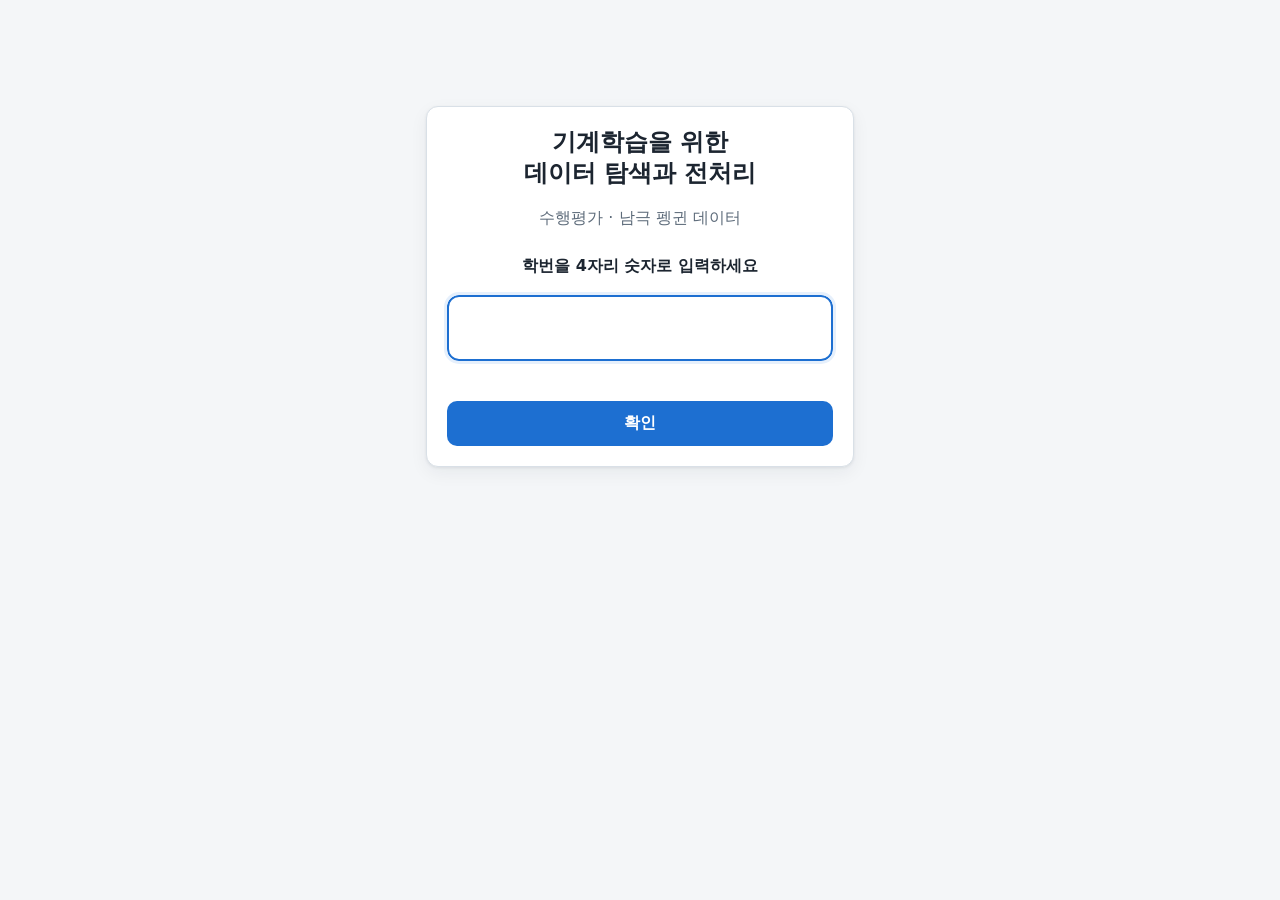
==== commit fc910a71: "교사용: 시험 시간 조정(전체·개별)과 시간종료 학생 재개 Co-Authored-By: Claude Sonnet 5.5 <noreply@anthropic.com>" ====
--- a/index.html
+++ b/index.html
@@ -329,7 +329,7 @@
     S.timerId = setInterval(renderTimer, 500);
     ['visibilitychange', 'blur', 'focus', 'pageshow'].forEach(function (ev) { (ev === 'visibilitychange' ? document : window).addEventListener(ev, checkAway); });
     setInterval(checkAway, 700);
-    setInterval(function () { if (quizOn && !away) api('ping', { id: S.id }).catch(function () {}); }, 45000);
+    setInterval(function () { if (quizOn && !away) api('ping', { id: S.id }).then(function (r) { if (r && r.remainSec != null && !S.timeup) { S.deadline = Date.now() + r.remainSec * 1000; } }).catch(function () {}); }, 45000);
     window.addEventListener('beforeunload', function (e) { if (quizOn) { e.preventDefault(); e.returnValue = ''; } });
     // 붙여넣기 방지는 하지 않음(교사 재량). 우클릭 메뉴만 막아 실수 방지
   }
@@ -345,7 +345,7 @@
       '<div style="display:flex;align-items:center;gap:12px;flex-wrap:wrap"><div class="muted">' + idLabel(r.id) + ' · 제출 ' + esc(r.end) + '</div>' +
       '<button class="btn" id="pdf-top" style="margin-left:auto">📄 PDF로 저장</button></div>' +
       '<div class="score"><div class="num">' + r.final + '<small> / 100점</small></div>' +
-      '<div class="muted" style="margin-top:8px">영역별 점수 합계 ' + r.raw + '점' + (r.penalty ? ' − 이탈 감점 ' + r.penalty + '점' : '') + '</div></div>' +
+      '<div class="muted" style="margin-top:8px">영역별 점수 합계 ' + r.raw + '점' + (r.bonus ? ' + 교사 부분 점수 ' + r.bonus + '점' : '') + (r.penalty ? ' − 이탈 감점 ' + r.penalty + '점' : '') + '</div></div>' +
       '<table class="areas"><tr><th>평가 영역</th><th>문항별 결과</th><th class="r">맞힌 개수</th><th class="r">점수</th></tr>';
     r.areas.forEach(function (a) {
       var marks = a.qs.map(function (q) {
@@ -370,16 +370,45 @@
 
   function fmtAns(a) { return String(a).split('‖').map(function (x, i, arr) { return arr.length > 1 ? (i === 0 ? '(가) ' : '(나) ') + x : x; }).join('\n'); }
 
+  /* PDF용: 문제 + 코드(내 답을 네모칸에 채워 표시) + 그림 + 정오 */
+  function printQuestion(p) {
+    var q = QUESTIONS[p.q - 1];
+    var parts = String(p.answer).split('‖');
+    var keyIdx = { a: 0, b: 1 };
+    var noAns = !String(p.answer).replace(/‖/g, '').trim();
+    var h = '<div class="pq pb"><div class="pqh"><b>' + p.q + '번</b> <span class="pqm">' + (p.ok ? '○ 정답' : '× 오답') + (p.partial ? ' (부분 점수 +' + p.partial + ')' : '') +
+      '</span> <span class="pqt">풀이 시간 ' + fmtSec(p.sec) + '</span></div>';
+    q.blocks.forEach(function (b) {
+      if (b.p) h += '<p class="pqp">' + b.p + '</p>';
+      else if (b.fig) h += '<div class="pqfig">' + FIGURES[b.fig]() + '</div>';
+      else if (b.out) h += '<pre class="pqout">' + esc(b.out) + '</pre>';
+      else if (b.code) {
+        h += '<pre class="pqcode">' + b.code.map(function (line) {
+          return line.map(function (c) {
+            if (typeof c === 'string') return esc(c);
+            if (c.b) { var v = parts[keyIdx[c.b] || 0]; return '<u class="pqans">' + (v && v.trim() ? esc(v) : '(미작성)') + '</u>'; }
+            return '';
+          }).join('');
+        }).join('\n') + '</pre>';
+      } else if (b.tb) {
+        var t = parts[keyIdx[b.tb] || 0];
+        h += '<div class="pqtb">' + (t && t.trim() ? esc(t) : '(미작성)') + '</div>';
+      }
+    });
+    if (noAns) h += '<div class="muted">(제출한 답이 없습니다)</div>';
+    return h + '</div>';
+  }
+
   function printReport(r) {
     var h = '<h1>기계학습을 위한 데이터 탐색과 전처리 수행평가 – 결과</h1>' +
       '<p>학번 <b>' + esc(r.id) + '</b> &nbsp;·&nbsp; 시작 ' + esc(r.start) + ' &nbsp;·&nbsp; 제출 ' + esc(r.end) + '</p>' +
       '<p class="rscore">최종 점수 ' + r.final + ' / 100점</p>' +
-      '<p>영역별 점수 합계 ' + r.raw + '점 − 이탈 감점 ' + r.penalty + '점 (이탈 ' + r.leaveCount + '회, 총 ' + fmtSec(r.leaveSec) + ', 회당 -' + (r.penaltyPerLeave || 5) + '점)</p>' +
+      '<p>영역별 점수 합계 ' + r.raw + '점' + (r.bonus ? ' + 교사 부분 점수 ' + r.bonus + '점' : '') + ' − 이탈 감점 ' + r.penalty + '점 (이탈 ' + r.leaveCount + '회, 총 ' + fmtSec(r.leaveSec) + ', 회당 -' + (r.penaltyPerLeave || 5) + '점)</p>' +
       (r.usedSec != null ? '<p>시험 시간 ' + fmtSec(r.usedSec) + ' / ' + Math.round((r.examSec || 1800) / 60) + '분' + (r.timeup ? ' (시간 종료로 자동 제출)' : '') + '</p>' : '') +
       '<table class="pb"><tr><th>평가 영역</th><th>맞힌 개수</th><th>점수</th></tr>' +
       r.areas.map(function (a) { return '<tr><td>' + esc(a.name) + '</td><td>' + a.correct + ' / ' + a.total + '</td><td>' + a.score + ' / ' + a.max + '</td></tr>'; }).join('') + '</table>' +
-      '<table><tr><th style="width:8%">문항</th><th style="width:8%">정오</th><th style="width:12%">풀이 시간</th><th>제출한 답안</th></tr>' +
-      r.perQ.map(function (p) { return '<tr class="pb"><td>' + p.q + '번</td><td>' + (p.ok ? '○' : '×') + '</td><td>' + fmtSec(p.sec) + '</td><td><code>' + esc(fmtAns(p.answer)) + '</code></td></tr>'; }).join('') + '</table>';
+      '<h2 style="font-size:13pt;margin:14pt 0 4pt">문항별 문제와 내가 쓴 답</h2>' +
+      r.perQ.map(function (p) { return printQuestion(p); }).join('');
     $('report').innerHTML = h;
     var old = document.title;
     document.title = '수행평가_' + r.id;
--- a/style.css
+++ b/style.css
@@ -167,6 +167,16 @@
   .report .rscore { font-size: 22pt; font-weight: 800; }
   .report code { font-family: Consolas, monospace; white-space: pre-wrap; word-break: break-all; }
   .report .pb { page-break-inside: avoid; }
+  .report .pq { border: 1px solid #888; border-radius: 4pt; padding: 6pt 8pt; margin: 0 0 8pt; }
+  .report .pqh { font-size: 11pt; margin-bottom: 3pt; }
+  .report .pqm { font-weight: 800; margin-left: 6pt; }
+  .report .pqt { color: #555; font-size: 9pt; margin-left: 6pt; }
+  .report .pqp { margin: 3pt 0; font-size: 10pt; }
+  .report pre { font-family: Consolas, monospace; font-size: 9.5pt; background: #f3f3f3; padding: 4pt 6pt; margin: 3pt 0; white-space: pre-wrap; word-break: break-all; }
+  .report .pqans { font-weight: 700; color: #0a3d91; text-decoration: underline; }
+  .report .pqtb { border: 1px dashed #0a3d91; padding: 4pt 6pt; margin: 3pt 0; color: #0a3d91; font-weight: 700; white-space: pre-wrap; }
+  .report .pqfig { max-width: 70%; margin: 3pt 0; }
+  .report .pqfig svg, .report .pqfig img { max-width: 100%; height: auto; }
 }
 @media (max-width: 560px) {
   .qcard { grid-template-columns: 1fr 1fr; }
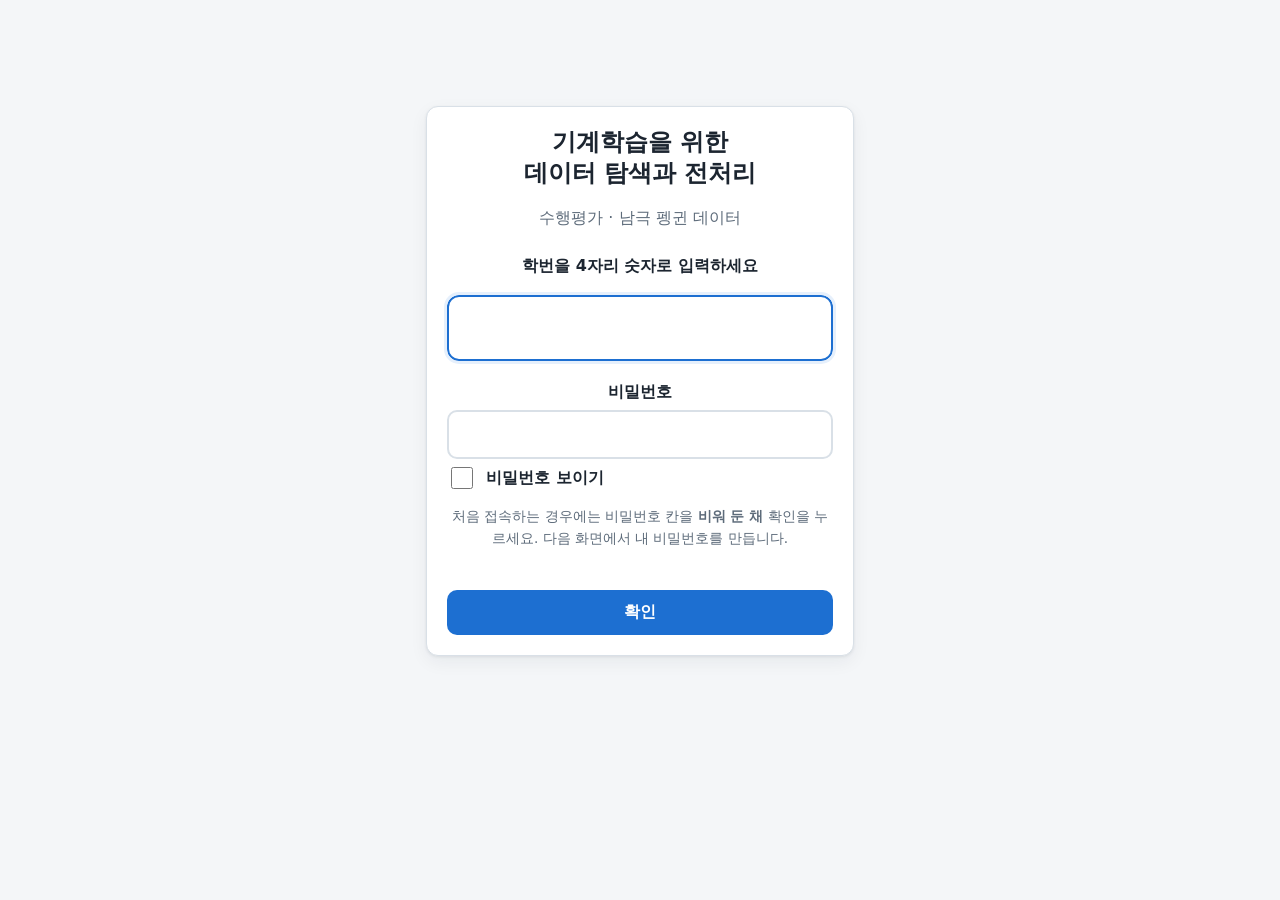
==== commit 21b30c1c: "학생 로그인 비밀번호(hyein+숫자4자리+!) 및 교사 초기화 Co-Authored-By: Claude Sonnet 5.5 <noreply@anthropic.com>" ====
--- a/index.html
+++ b/index.html
@@ -15,8 +15,28 @@
     <p class="muted">수행평가 · 남극 펭귄 데이터</p>
     <p style="margin-top:22px;font-weight:700">학번을 4자리 숫자로 입력하세요</p>
     <input id="idin" class="idinput" inputmode="numeric" maxlength="4" autocomplete="off" aria-label="학번 4자리">
+    <p style="margin:18px 0 6px;font-weight:700">비밀번호</p>
+    <input id="pwin" class="pwinput" type="password" maxlength="20" autocomplete="off" autocapitalize="off" spellcheck="false" aria-label="비밀번호">
+    <label class="check" style="margin-top:6px"><input type="checkbox" id="pw-show"> 비밀번호 보이기</label>
+    <p class="muted" style="font-size:.85rem;margin:8px 0 0">처음 접속하는 경우에는 비밀번호 칸을 <b>비워 둔 채</b> 확인을 누르세요. 다음 화면에서 내 비밀번호를 만듭니다.</p>
     <div id="login-err" class="err"></div>
     <button id="login-btn" class="btn" style="width:100%">확인</button>
+  </div>
+</div>
+
+<!-- 1-2. 비밀번호 만들기 -->
+<div id="s-setpw" class="wrap login hidden">
+  <div class="card">
+    <h1>비밀번호 만들기</h1>
+    <p class="muted" style="margin-top:4px">다른 사람이 내 시험과 성적을 볼 수 없도록 나만의 비밀번호를 만듭니다.</p>
+    <div class="alert" style="margin:14px 0">
+      <b>형식:</b> <code>hyein</code> + <b>내가 자주 쓰는 숫자 4자리</b> + <code>!</code> (총 10자리)
+    </div>
+    <input id="newpw" class="pwinput" type="text" maxlength="10" autocomplete="off" autocapitalize="off" spellcheck="false" aria-label="새 비밀번호">
+    <div id="pw-rule" class="pwrule"></div>
+    <div id="setpw-err" class="err"></div>
+    <button id="setpw-btn" class="btn" style="width:100%" disabled>비밀번호 저장하고 계속</button>
+    <p class="muted" style="font-size:.85rem;margin-top:10px">입력하는 내용이 그대로 보입니다. 주변 사람이 보지 못하게 주의하고, 잊지 않도록 기억해 두세요. 잊어버리면 선생님께 초기화를 요청해야 합니다.</p>
   </div>
 </div>
 
@@ -92,7 +112,7 @@
   var quizOn = false, away = null, activeMs = 0, tickAt = null, submitting = false;
 
   function show(name) {
-    ['s-login', 's-notice', 's-quiz', 's-result'].forEach(function (s) { $(s).classList.toggle('hidden', s !== name); });
+    ['s-login', 's-setpw', 's-notice', 's-quiz', 's-result'].forEach(function (s) { $(s).classList.toggle('hidden', s !== name); });
     window.scrollTo(0, 0);
   }
   function setPen(p) { S.pen = p; [].forEach.call(document.querySelectorAll('.pen'), function (e) { e.textContent = p; }); }
@@ -116,20 +136,50 @@
   $('idin').addEventListener('input', function () { this.value = this.value.replace(/\D/g, '').slice(0, 4); $('login-err').textContent = ''; });
   $('idin').addEventListener('keydown', function (e) { if (e.key === 'Enter') doLogin(); });
   $('login-btn').onclick = doLogin;
+  $('pwin').addEventListener('keydown', function (e) { if (e.key === 'Enter') doLogin(); });
+  $('pwin').addEventListener('input', function () { $('login-err').textContent = ''; });
+  $('pw-show').onchange = function () { $('pwin').type = this.checked ? 'text' : 'password'; };
+
+  // 비밀번호 만들기: hyein + 숫자 4자리 + ! (총 10자리), 입력 내용이 그대로 보임
+  var PW_RE = /^hyein[0-9]{4}!$/;
+  function checkNewPw() {
+    var v = $('newpw').value, ok = PW_RE.test(v), msg;
+    if (!v) msg = '';
+    else if (ok) msg = '<span class="ok">✔ 사용할 수 있는 형식입니다</span>';
+    else if (v.length < 10) msg = '<span class="bad">… 아직 ' + (10 - v.length) + '글자가 더 필요합니다 (현재 ' + v.length + '자)</span>';
+    else msg = '<span class="bad">✘ hyein + 숫자 4자리 + ! 형식이 아닙니다</span>';
+    $('pw-rule').innerHTML = msg;
+    $('setpw-btn').disabled = !ok;
+    $('setpw-err').textContent = '';
+  }
+  $('newpw').addEventListener('input', checkNewPw);
+  $('newpw').addEventListener('keydown', function (e) { if (e.key === 'Enter' && !$('setpw-btn').disabled) $('setpw-btn').click(); });
+  $('setpw-btn').onclick = function () {
+    var btn = this; btn.disabled = true;
+    api('setpw', { id: S.id, pw: $('newpw').value }).then(function (r) { onEntered(S.id, r); })
+      .catch(function (e) { $('setpw-err').textContent = e.message; btn.disabled = !PW_RE.test($('newpw').value); });
+  };
 
   function doLogin() {
     var id = $('idin').value.trim();
     if (!ID_RE.test(id)) { $('login-err').textContent = '학번 4자리를 정확히 입력하세요.'; return; }
     $('login-btn').disabled = true;
-    api('login', { id: id }).then(function (r) {
+    api('login', { id: id, pw: $('pwin').value }).then(function (r) {
+      if (r.state === 'setpw') { S.id = id; $('newpw').value = ''; checkNewPw(); show('s-setpw'); $('newpw').focus(); return; }
+      onEntered(id, r);
+    }).catch(function (e) { $('login-err').textContent = e.message; })
+      .then(function () { $('login-btn').disabled = false; });
+  }
+
+  function onEntered(id, r) {
+      window.STUDENT_TOK = r.tok || '';
+      $('pwin').value = ''; $('newpw').value = '';
       S.id = id; setPen(r.penaltyPerLeave || 5);
       if (r.state === 'done') { S.result = r.result; showResult(r.result); return; }
       S.progress = r.progress; S.leaveCount = r.leaveCount; S.leaveSec = r.leaveSec; S.cur = r.progress + 1;
       $('notice-title').textContent = r.progress > 0 ? id + ' · ' + r.progress + '문항까지 제출했습니다. 이어서 진행합니다' : '시작하기 전에 꼭 읽으세요';
       $('start-btn').textContent = r.remainSec != null ? '이어서 풀기 (남은 시간 ' + fmtClock(r.remainSec) + ')' : '평가 시작 (30분 시작)';
       show('s-notice');
-    }).catch(function (e) { $('login-err').textContent = e.message; })
-      .then(function () { $('login-btn').disabled = false; });
   }
 
   $('agree').onchange = function () { $('start-btn').disabled = !this.checked; };
--- a/style.css
+++ b/style.css
@@ -148,6 +148,15 @@
 .mon-card .cnt { font-size: 3.2rem; font-weight: 900; line-height: 1.1; color: #4cc17f; }
 .mon-card .cnt small { font-size: 1rem; color: #9bacbd; font-weight: 700; margin-left: 4px; }
 .mon-card .tm { font-size: 1.15rem; color: #b8c7d6; font-variant-numeric: tabular-nums; }
+.pwinput { width: 100%; padding: 12px 14px; font-size: 1.15rem; font-family: var(--mono); letter-spacing: .06em; border: 2px solid var(--line, #c9d2dc); border-radius: 10px; background: var(--card, #fff); color: inherit; box-sizing: border-box; }
+.pwrule { min-height: 1.6em; margin: 8px 0 4px; font-weight: 700; font-size: .95rem; }
+.pwrule .ok { color: #1f9d55; } .pwrule .bad { color: #c0392b; }
+.mon-card .cnt { position: relative; }
+.mon-card .minus { position: absolute; right: -4px; top: 50%; transform: translateY(-50%); width: 38px; height: 38px; border-radius: 50%; border: 2px solid #5b6b7c; background: #0b1118; color: #e8eef5; font-size: 1.6rem; font-weight: 900; line-height: 1; cursor: pointer; padding: 0; }
+.mon-card .minus:hover { background: #223040; border-color: #9bacbd; }
+.mon-card .minus:disabled { opacity: .4; cursor: wait; }
+.mon-card .donetag { margin-top: 4px; color: #6fd6a0; font-weight: 800; font-size: .95rem; }
+.mon-card .remtag { margin-top: 2px; color: #9bacbd; font-size: .9rem; font-variant-numeric: tabular-nums; }
 .mon-card.l1 { border-color: #f0a94a; } .mon-card.l1 .cnt { color: #f0a94a; }
 .mon-card.l2 { border-color: #ff7b73; } .mon-card.l2 .cnt { color: #ff7b73; }
 .mon-card.away { background: #4a1210; border-color: #ff4d44; animation: blink 1s infinite; }
